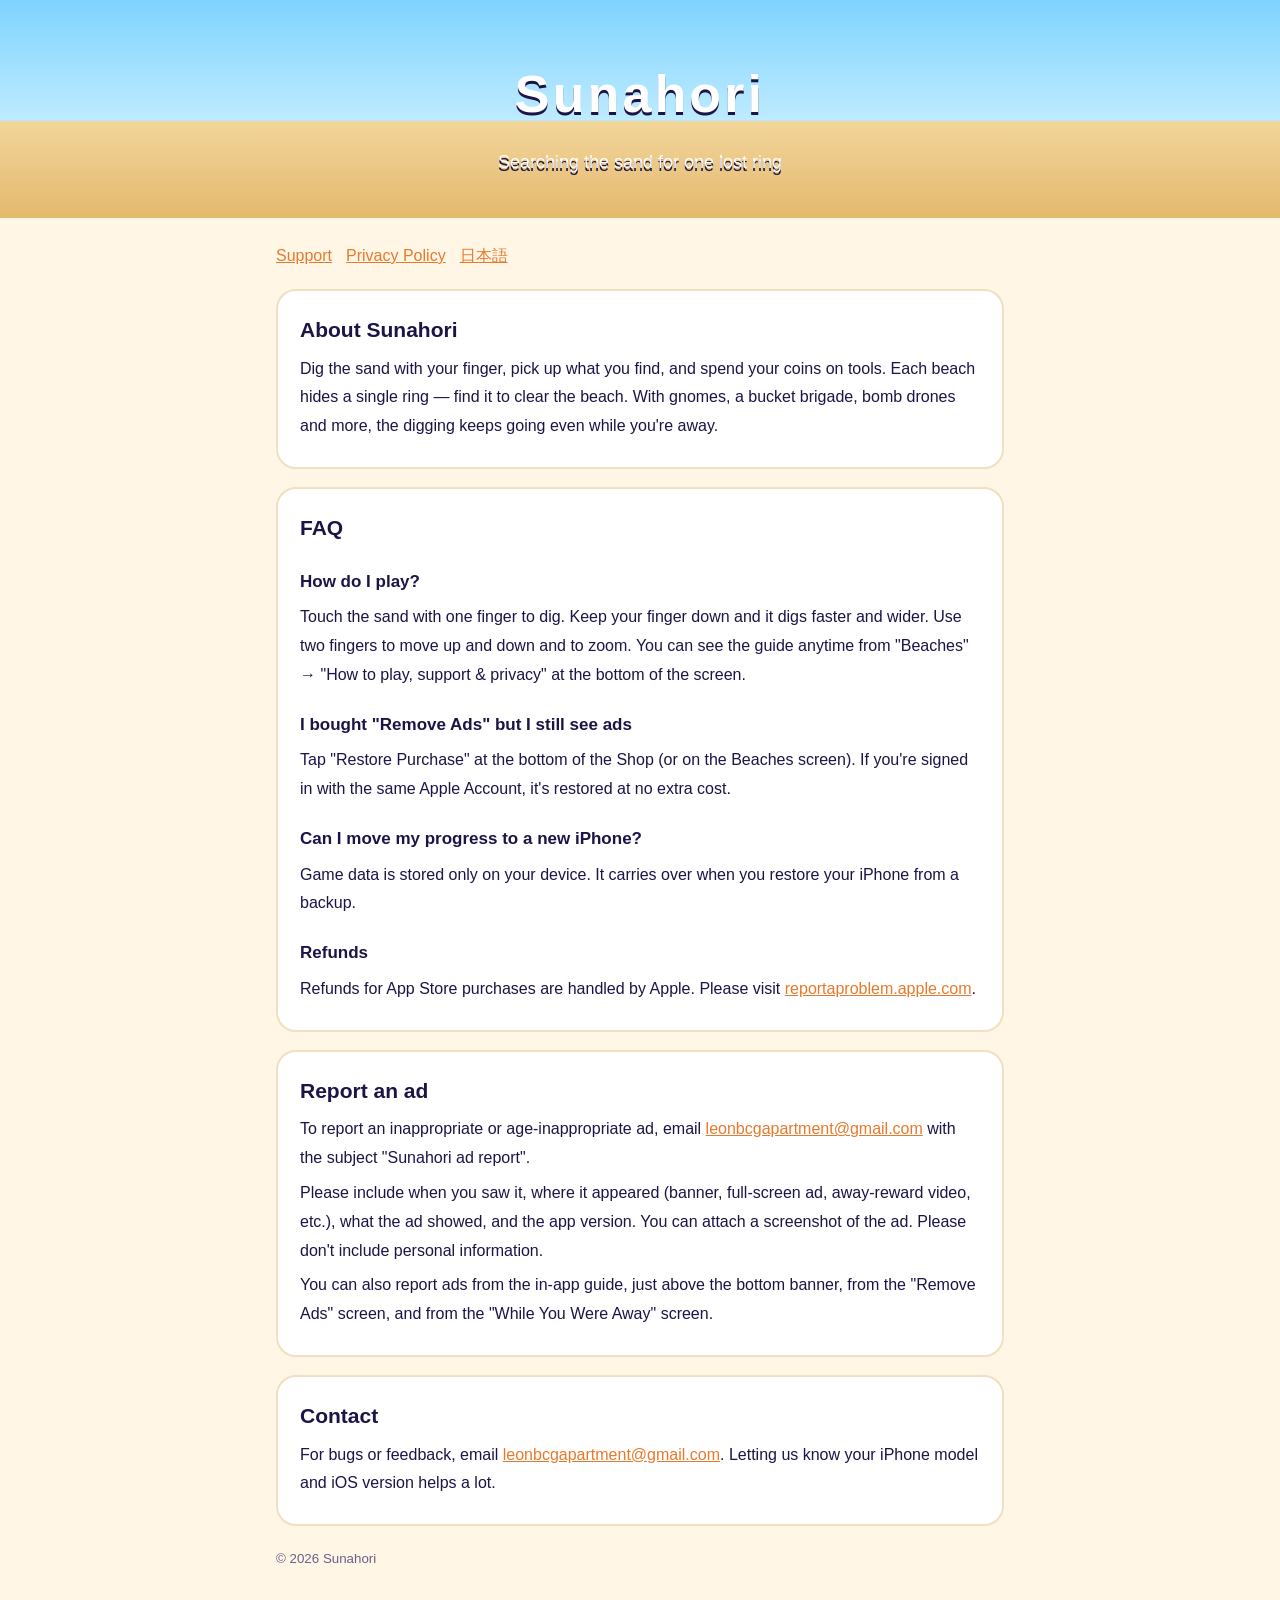
==== en.html @ d631d13e "Add English support and privacy pages with language links" ====
<!doctype html>
<html lang="en"><head><meta charset="utf-8"><meta name="viewport" content="width=device-width,initial-scale=1">
<title>Sunahori Support</title><link rel="stylesheet" href="style.css"></head>
<body>
<header><h1>Sunahori</h1><p>Searching the sand for one lost ring</p></header>
<main><nav><a href="en.html">Support</a><a href="privacy-en.html">Privacy Policy</a><a href="index.html">日本語</a></nav>
<div class="card"><h2>About Sunahori</h2>
<p>Dig the sand with your finger, pick up what you find, and spend your coins on tools. Each beach hides a single ring — find it to clear the beach. With gnomes, a bucket brigade, bomb drones and more, the digging keeps going even while you're away.</p></div>
<div class="card"><h2>FAQ</h2>
<h3>How do I play?</h3>
<p>Touch the sand with one finger to dig. Keep your finger down and it digs faster and wider. Use two fingers to move up and down and to zoom. You can see the guide anytime from "Beaches" → "How to play, support &amp; privacy" at the bottom of the screen.</p>
<h3>I bought "Remove Ads" but I still see ads</h3>
<p>Tap "Restore Purchase" at the bottom of the Shop (or on the Beaches screen). If you're signed in with the same Apple Account, it's restored at no extra cost.</p>
<h3>Can I move my progress to a new iPhone?</h3>
<p>Game data is stored only on your device. It carries over when you restore your iPhone from a backup.</p>
<h3>Refunds</h3>
<p>Refunds for App Store purchases are handled by Apple. Please visit <a href="https://reportaproblem.apple.com/">reportaproblem.apple.com</a>.</p></div>
<div class="card" id="ad-report"><h2>Report an ad</h2>
<p>To report an inappropriate or age-inappropriate ad, email <a href="mailto:leonbcgapartment@gmail.com?subject=Sunahori%20ad%20report">leonbcgapartment@gmail.com</a> with the subject "Sunahori ad report".</p>
<p>Please include when you saw it, where it appeared (banner, full-screen ad, away-reward video, etc.), what the ad showed, and the app version. You can attach a screenshot of the ad. Please don't include personal information.</p>
<p>You can also report ads from the in-app guide, just above the bottom banner, from the "Remove Ads" screen, and from the "While You Were Away" screen.</p></div>
<div class="card"><h2>Contact</h2>
<p>For bugs or feedback, email <a href="mailto:leonbcgapartment@gmail.com?subject=Sunahori">leonbcgapartment@gmail.com</a>. Letting us know your iPhone model and iOS version helps a lot.</p></div>
<small>© 2026 Sunahori</small></main></body></html>
---- style.css ----
:root{--bg:#FFF6E6;--ink:#1B1446;--card:#FFFFFF;--accent:#E8792B;--sub:#6B5E8C;--line:#F1DFC2}
@media (prefers-color-scheme: dark){:root{--bg:#171233;--ink:#F4EEFF;--card:#251E4A;--accent:#FFB347;--sub:#BDB2DA;--line:#3A3168}}
*{box-sizing:border-box}
body{overflow-wrap:anywhere;margin:0;background:var(--bg);color:var(--ink);font-family:"Hiragino Maru Gothic ProN","Hiragino Sans","Noto Sans JP",sans-serif;line-height:1.8}
header{background:linear-gradient(180deg,#7FD3FF 0%,#BDEBFF 55%,#F2D59A 56%,#E4B96E 100%);padding:48px 16px 40px;text-align:center;color:#fff;text-shadow:0 3px 0 #1B1446}
header h1{margin:0;font-size:clamp(30px,7vw,52px);letter-spacing:.06em}
header p{margin:4px 0 0;font-size:clamp(13px,3.4vw,18px)}
main{max-width:760px;margin:0 auto;padding:20px 16px 64px}
nav{margin:4px 0 8px}nav a{margin-right:14px}
.card{background:var(--card);border:2px solid var(--line);border-radius:20px;padding:20px 22px;margin:18px 0}
.card h2{margin:0 0 6px;font-size:21px}
h3{font-size:17px;margin:20px 0 2px}
a{color:var(--accent)}p{margin:6px 0}small{color:var(--sub)}
ul{padding-left:1.3em;margin:6px 0}
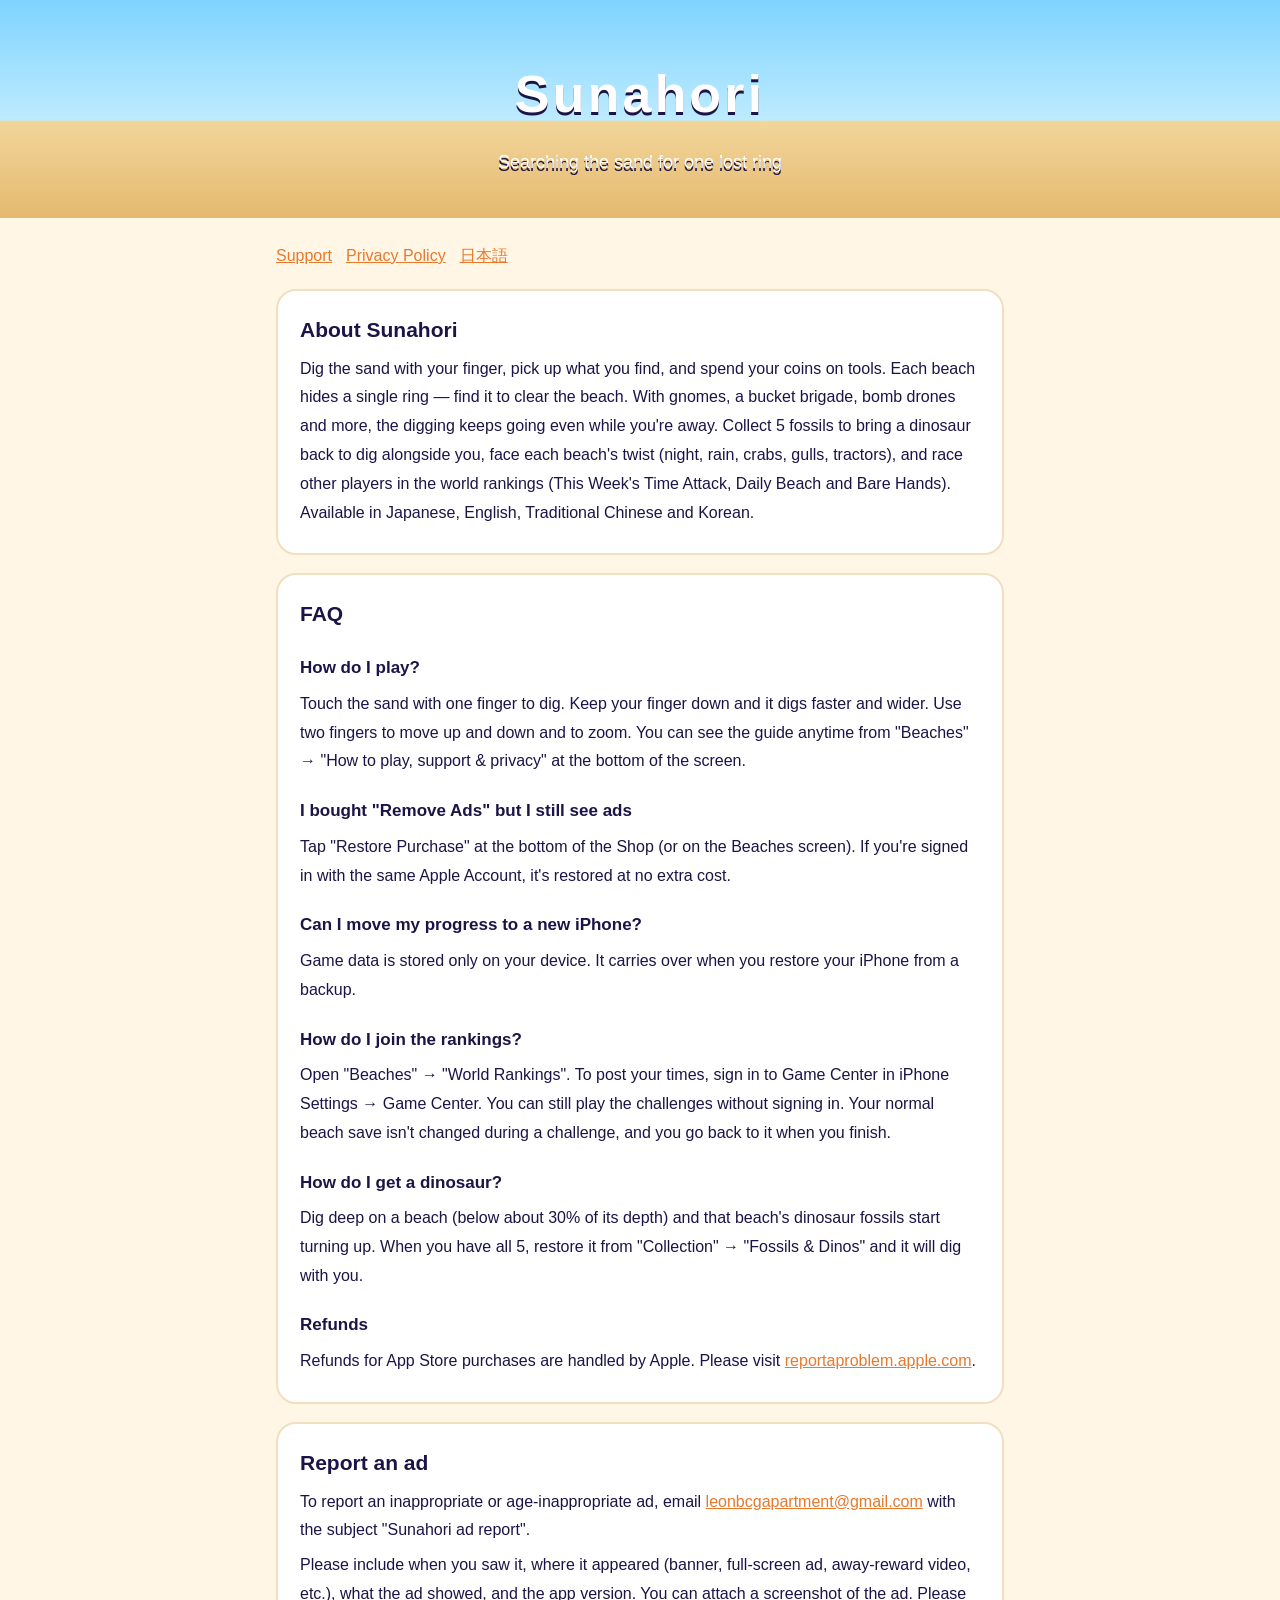
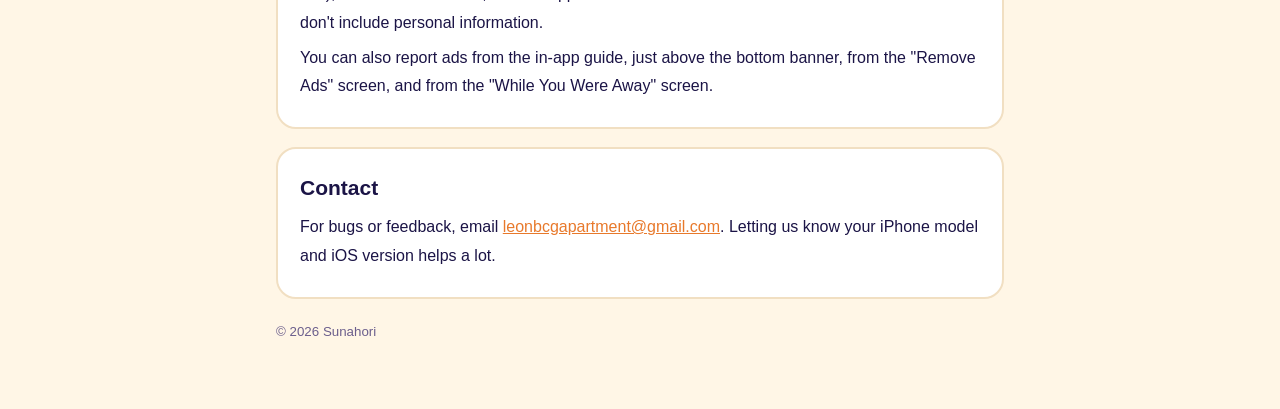
==== commit 6b81287d: "v1.5: Game Center section in the privacy policy (ja/en), FAQ on rankings and dinos; temporary achiev" ====
--- a/en.html
+++ b/en.html
@@ -5,7 +5,7 @@
 <header><h1>Sunahori</h1><p>Searching the sand for one lost ring</p></header>
 <main><nav><a href="en.html">Support</a><a href="privacy-en.html">Privacy Policy</a><a href="index.html">日本語</a></nav>
 <div class="card"><h2>About Sunahori</h2>
-<p>Dig the sand with your finger, pick up what you find, and spend your coins on tools. Each beach hides a single ring — find it to clear the beach. With gnomes, a bucket brigade, bomb drones and more, the digging keeps going even while you're away.</p></div>
+<p>Dig the sand with your finger, pick up what you find, and spend your coins on tools. Each beach hides a single ring — find it to clear the beach. With gnomes, a bucket brigade, bomb drones and more, the digging keeps going even while you're away. Collect 5 fossils to bring a dinosaur back to dig alongside you, face each beach's twist (night, rain, crabs, gulls, tractors), and race other players in the world rankings (This Week's Time Attack, Daily Beach and Bare Hands). Available in Japanese, English, Traditional Chinese and Korean.</p></div>
 <div class="card"><h2>FAQ</h2>
 <h3>How do I play?</h3>
 <p>Touch the sand with one finger to dig. Keep your finger down and it digs faster and wider. Use two fingers to move up and down and to zoom. You can see the guide anytime from "Beaches" → "How to play, support &amp; privacy" at the bottom of the screen.</p>
@@ -13,6 +13,10 @@
 <p>Tap "Restore Purchase" at the bottom of the Shop (or on the Beaches screen). If you're signed in with the same Apple Account, it's restored at no extra cost.</p>
 <h3>Can I move my progress to a new iPhone?</h3>
 <p>Game data is stored only on your device. It carries over when you restore your iPhone from a backup.</p>
+<h3>How do I join the rankings?</h3>
+<p>Open "Beaches" → "World Rankings". To post your times, sign in to Game Center in iPhone Settings → Game Center. You can still play the challenges without signing in. Your normal beach save isn't changed during a challenge, and you go back to it when you finish.</p>
+<h3>How do I get a dinosaur?</h3>
+<p>Dig deep on a beach (below about 30% of its depth) and that beach's dinosaur fossils start turning up. When you have all 5, restore it from "Collection" → "Fossils &amp; Dinos" and it will dig with you.</p>
 <h3>Refunds</h3>
 <p>Refunds for App Store purchases are handled by Apple. Please visit <a href="https://reportaproblem.apple.com/">reportaproblem.apple.com</a>.</p></div>
 <div class="card" id="ad-report"><h2>Report an ad</h2>
